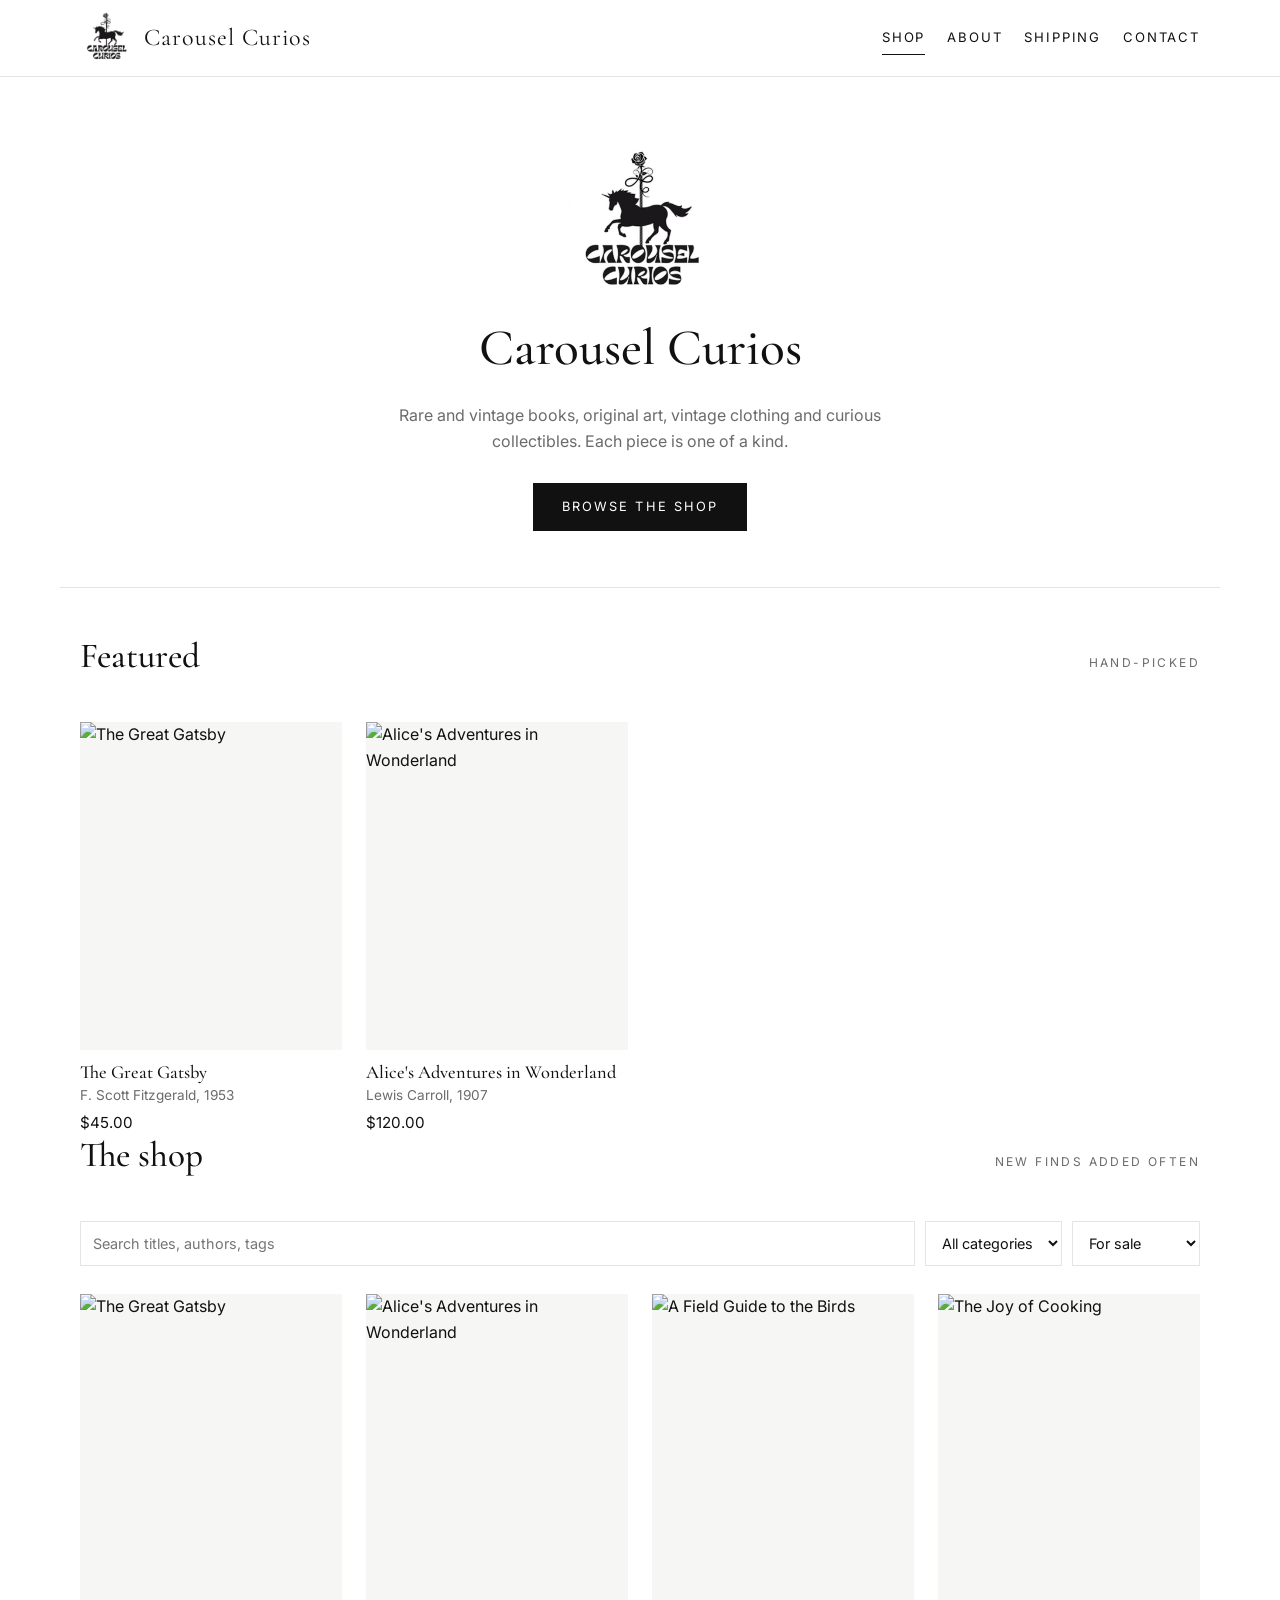
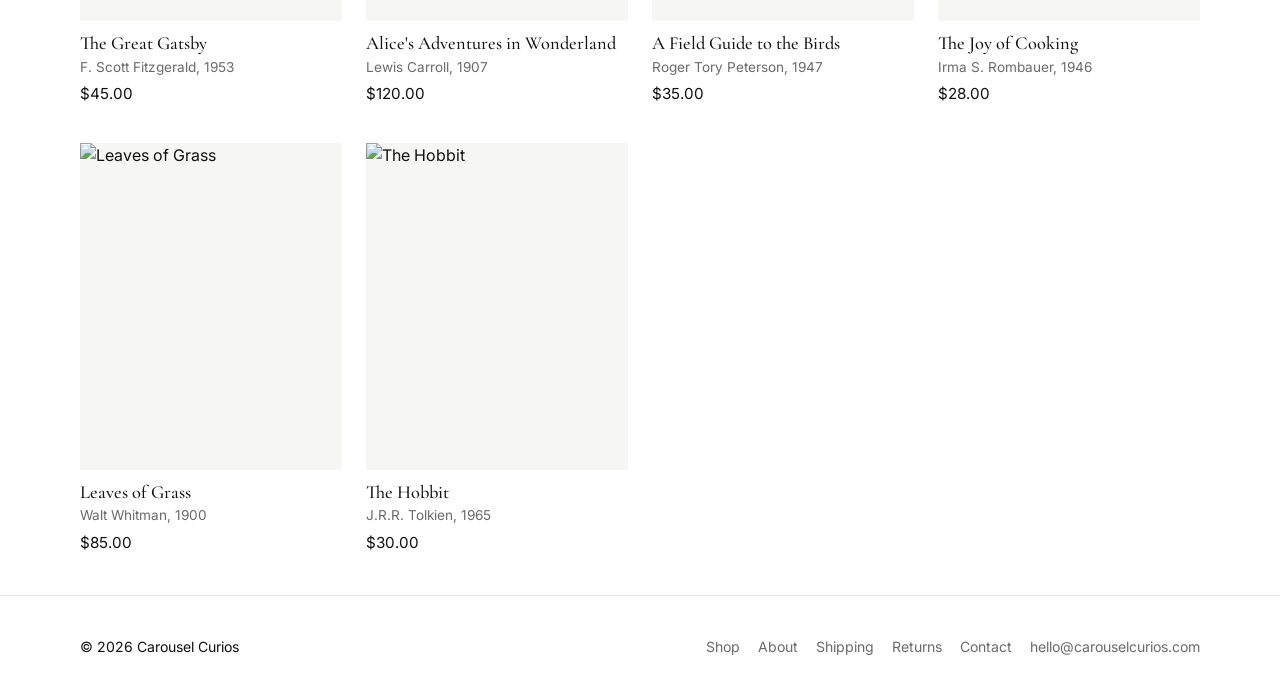
==== index.html @ b96d96a7 "Carousel Curios shop site Static GitHub Pages site that reads inventory from the Google Sheet: shop " ====
<!doctype html>
<html lang="en">
<head>
<meta charset="utf-8">
<meta name="viewport" content="width=device-width, initial-scale=1">
<title>Carousel Curios | Rare books, art and vintage finds</title>
<meta name="description" content="Carousel Curios: rare vintage books, art, vintage clothing, collectibles and antiques.">
<meta property="og:title" content="Carousel Curios | Rare books, art and vintage finds">
<meta property="og:description" content="Carousel Curios: rare vintage books, art, vintage clothing, collectibles and antiques.">
<meta property="og:image" content="assets/logo.png">
<link rel="icon" href="assets/favicon.png">
<link rel="preconnect" href="https://fonts.googleapis.com">
<link rel="preconnect" href="https://fonts.gstatic.com" crossorigin>
<link href="https://fonts.googleapis.com/css2?family=Cormorant+Garamond:wght@400;500&family=Inter:wght@400;500&display=swap" rel="stylesheet">
<link rel="stylesheet" href="assets/style.css">
</head>
<body data-page="shop">
<header class="site-header"></header>
<main>
<div class="hero wrap">
  <img src="assets/logo.png" alt="Carousel Curios logo">
  <h1>Carousel Curios</h1>
  <p>Rare and vintage books, original art, vintage clothing and curious collectibles. Each piece is one of a kind.</p>
  <a class="btn" href="#shop">Browse the shop</a>
</div>
<section class="wrap">
  <div class="section-head"><h2>Featured</h2><span class="eyebrow">Hand-picked</span></div>
  <div class="grid" id="featured"></div>
</section>
<section class="wrap" id="shop">
  <div class="section-head"><h2>The shop</h2><span class="eyebrow">New finds added often</span></div>
  <div class="filters">
    <input id="search" type="search" placeholder="Search titles, authors, tags" aria-label="Search">
    <select id="category" aria-label="Category"></select>
    <select id="show" aria-label="Show">
      <option value="available">For sale</option>
      <option value="all">Include sold</option>
    </select>
  </div>
  <div class="grid" id="grid"><p class="empty">Loading…</p></div>
</section>
</main>
<footer class="site-footer"></footer>
<script src="assets/config.js"></script>
<script src="assets/app.js"></script>
</body>
</html>
---- assets/style.css ----
:root {
  --ink: #111;
  --paper: #fff;
  --muted: #6b6b6b;
  --line: #e4e4e4;
  --soft: #f6f6f4;
  --serif: "Cormorant Garamond", Georgia, "Times New Roman", serif;
  --sans: "Inter", -apple-system, "Segoe UI", Helvetica, Arial, sans-serif;
  --max: 1160px;
}

* { box-sizing: border-box; }
html { -webkit-text-size-adjust: 100%; }
body {
  margin: 0;
  background: var(--paper);
  color: var(--ink);
  font: 16px/1.6 var(--sans);
}
img { max-width: 100%; display: block; }
a { color: inherit; }
h1, h2, h3 { font-family: var(--serif); font-weight: 500; line-height: 1.15; margin: 0 0 .5em; }
h1 { font-size: clamp(2rem, 5vw, 3.2rem); }
h2 { font-size: clamp(1.6rem, 3.5vw, 2.2rem); }
h3 { font-size: 1.35rem; }

.wrap { max-width: var(--max); margin: 0 auto; padding: 0 20px; }

/* Header */
.site-header { border-bottom: 1px solid var(--line); background: var(--paper); position: sticky; top: 0; z-index: 10; }
.site-header .wrap { display: flex; align-items: center; justify-content: space-between; gap: 16px; min-height: 76px; }
.brand { display: flex; align-items: center; gap: 12px; text-decoration: none; }
.brand img { width: 52px; height: 52px; }
.brand span { font-family: var(--serif); font-size: 1.5rem; letter-spacing: .04em; }
.nav { display: flex; gap: 22px; font-size: .82rem; letter-spacing: .14em; text-transform: uppercase; }
.nav a { text-decoration: none; padding: 6px 0; border-bottom: 1px solid transparent; }
.nav a:hover, .nav a[aria-current="page"] { border-color: var(--ink); }
.menu-btn { display: none; background: none; border: 1px solid var(--ink); padding: 8px 12px; font: inherit; font-size: .8rem; letter-spacing: .12em; text-transform: uppercase; cursor: pointer; }

@media (max-width: 760px) {
  .menu-btn { display: block; }
  .nav { display: none; position: absolute; top: 76px; left: 0; right: 0; background: var(--paper); flex-direction: column; gap: 0; border-bottom: 1px solid var(--line); }
  .nav.open { display: flex; }
  .nav a { padding: 14px 20px; border-bottom: 1px solid var(--line); }
  .brand span { font-size: 1.25rem; }
}

/* Hero */
.hero { text-align: center; padding: 72px 0 56px; border-bottom: 1px solid var(--line); }
.hero img { width: 150px; margin: 0 auto 20px; }
.hero p { color: var(--muted); max-width: 520px; margin: 0 auto 28px; }

.btn {
  display: inline-block; background: var(--ink); color: var(--paper); border: 1px solid var(--ink);
  padding: 13px 28px; font: inherit; font-size: .8rem; letter-spacing: .16em; text-transform: uppercase;
  text-decoration: none; cursor: pointer; transition: background .15s, color .15s;
}
.btn:hover { background: var(--paper); color: var(--ink); }
.btn.ghost { background: var(--paper); color: var(--ink); }
.btn.ghost:hover { background: var(--ink); color: var(--paper); }
.btn[disabled] { opacity: .45; cursor: not-allowed; }

section { padding-top: 56px; padding-bottom: 56px; }
.hero + section { padding-top: 48px; }
.section-head { display: flex; justify-content: space-between; align-items: baseline; gap: 16px; flex-wrap: wrap; margin-bottom: 28px; }
.eyebrow { font-size: .75rem; letter-spacing: .2em; text-transform: uppercase; color: var(--muted); }

/* Filters */
.filters { display: flex; gap: 10px; flex-wrap: wrap; margin-bottom: 28px; }
.filters input, .filters select {
  font: inherit; font-size: .9rem; padding: 10px 12px; border: 1px solid var(--line); background: var(--paper); color: var(--ink); border-radius: 0;
}
.filters input { flex: 1 1 220px; }
.filters input:focus, .filters select:focus { outline: 1px solid var(--ink); }

/* Grid */
.grid { display: grid; grid-template-columns: repeat(auto-fill, minmax(220px, 1fr)); gap: 36px 24px; }
@media (max-width: 520px) { .grid { grid-template-columns: repeat(2, 1fr); gap: 24px 14px; } }
.card { text-decoration: none; display: block; }
.card .ph { aspect-ratio: 4 / 5; background: var(--soft); overflow: hidden; position: relative; }
.card .ph img { width: 100%; height: 100%; object-fit: cover; transition: transform .4s; }
.card:hover .ph img { transform: scale(1.03); }
.card h3 { font-size: 1.15rem; margin: 12px 0 2px; }
.card .meta { color: var(--muted); font-size: .85rem; }
.card .price { margin-top: 4px; font-size: .95rem; }
.tag {
  position: absolute; top: 10px; left: 10px; background: var(--ink); color: var(--paper);
  font-size: .68rem; letter-spacing: .16em; text-transform: uppercase; padding: 4px 8px;
}
.card.sold .ph img { filter: grayscale(1); opacity: .55; }
.empty { color: var(--muted); padding: 40px 0; text-align: center; }

/* Item page */
.item { display: grid; grid-template-columns: 1.1fr 1fr; gap: 48px; padding: 48px 0 72px; }
@media (max-width: 820px) { .item { grid-template-columns: 1fr; gap: 28px; padding-top: 24px; } }
.gallery .main { aspect-ratio: 4 / 5; background: var(--soft); }
.gallery .main img { width: 100%; height: 100%; object-fit: contain; }
.thumbs { display: flex; gap: 10px; margin-top: 10px; }
.thumbs button { padding: 0; border: 1px solid var(--line); background: none; width: 72px; aspect-ratio: 4 / 5; cursor: pointer; }
.thumbs button[aria-current="true"] { border-color: var(--ink); }
.thumbs img { width: 100%; height: 100%; object-fit: cover; }
.item .price { font-size: 1.4rem; margin: 6px 0 20px; }
.item .desc { margin-bottom: 26px; }
.details { border-top: 1px solid var(--line); margin: 28px 0 0; padding: 0; }
.details div { display: flex; justify-content: space-between; gap: 16px; padding: 10px 0; border-bottom: 1px solid var(--line); font-size: .92rem; }
.details dt { color: var(--muted); }
.details dd { margin: 0; text-align: right; }
.actions { display: flex; gap: 10px; flex-wrap: wrap; }
.small { font-size: .85rem; color: var(--muted); }
.crumbs { font-size: .8rem; letter-spacing: .1em; text-transform: uppercase; color: var(--muted); padding-top: 28px; }
.crumbs a { text-decoration: none; }

/* Text pages */
.prose { max-width: 680px; padding-top: 56px; padding-bottom: 80px; }
.prose h2 { margin-top: 1.6em; }
.prose p, .prose li { color: #333; }

/* Contact form */
form.contact { display: grid; gap: 16px; max-width: 560px; }
form.contact label { display: grid; gap: 6px; font-size: .8rem; letter-spacing: .12em; text-transform: uppercase; }
form.contact input, form.contact textarea {
  font: inherit; font-size: 1rem; letter-spacing: normal; text-transform: none; padding: 12px; border: 1px solid #cfcfcf; border-radius: 0; background: var(--paper); color: var(--ink);
}
form.contact input:focus, form.contact textarea:focus { outline: 1px solid var(--ink); border-color: var(--ink); }
form.contact textarea { min-height: 160px; resize: vertical; }
.hp { position: absolute; left: -9999px; }
.notice { padding: 14px 16px; border: 1px solid var(--ink); margin-bottom: 20px; }

/* Footer */
.site-footer { border-top: 1px solid var(--line); padding: 40px 0; margin-top: 40px; font-size: .88rem; }
.site-footer .wrap { display: flex; justify-content: space-between; gap: 24px; flex-wrap: wrap; }
.site-footer nav { display: flex; gap: 18px; flex-wrap: wrap; }
.site-footer a { text-decoration: none; color: var(--muted); }
.site-footer a:hover { color: var(--ink); }
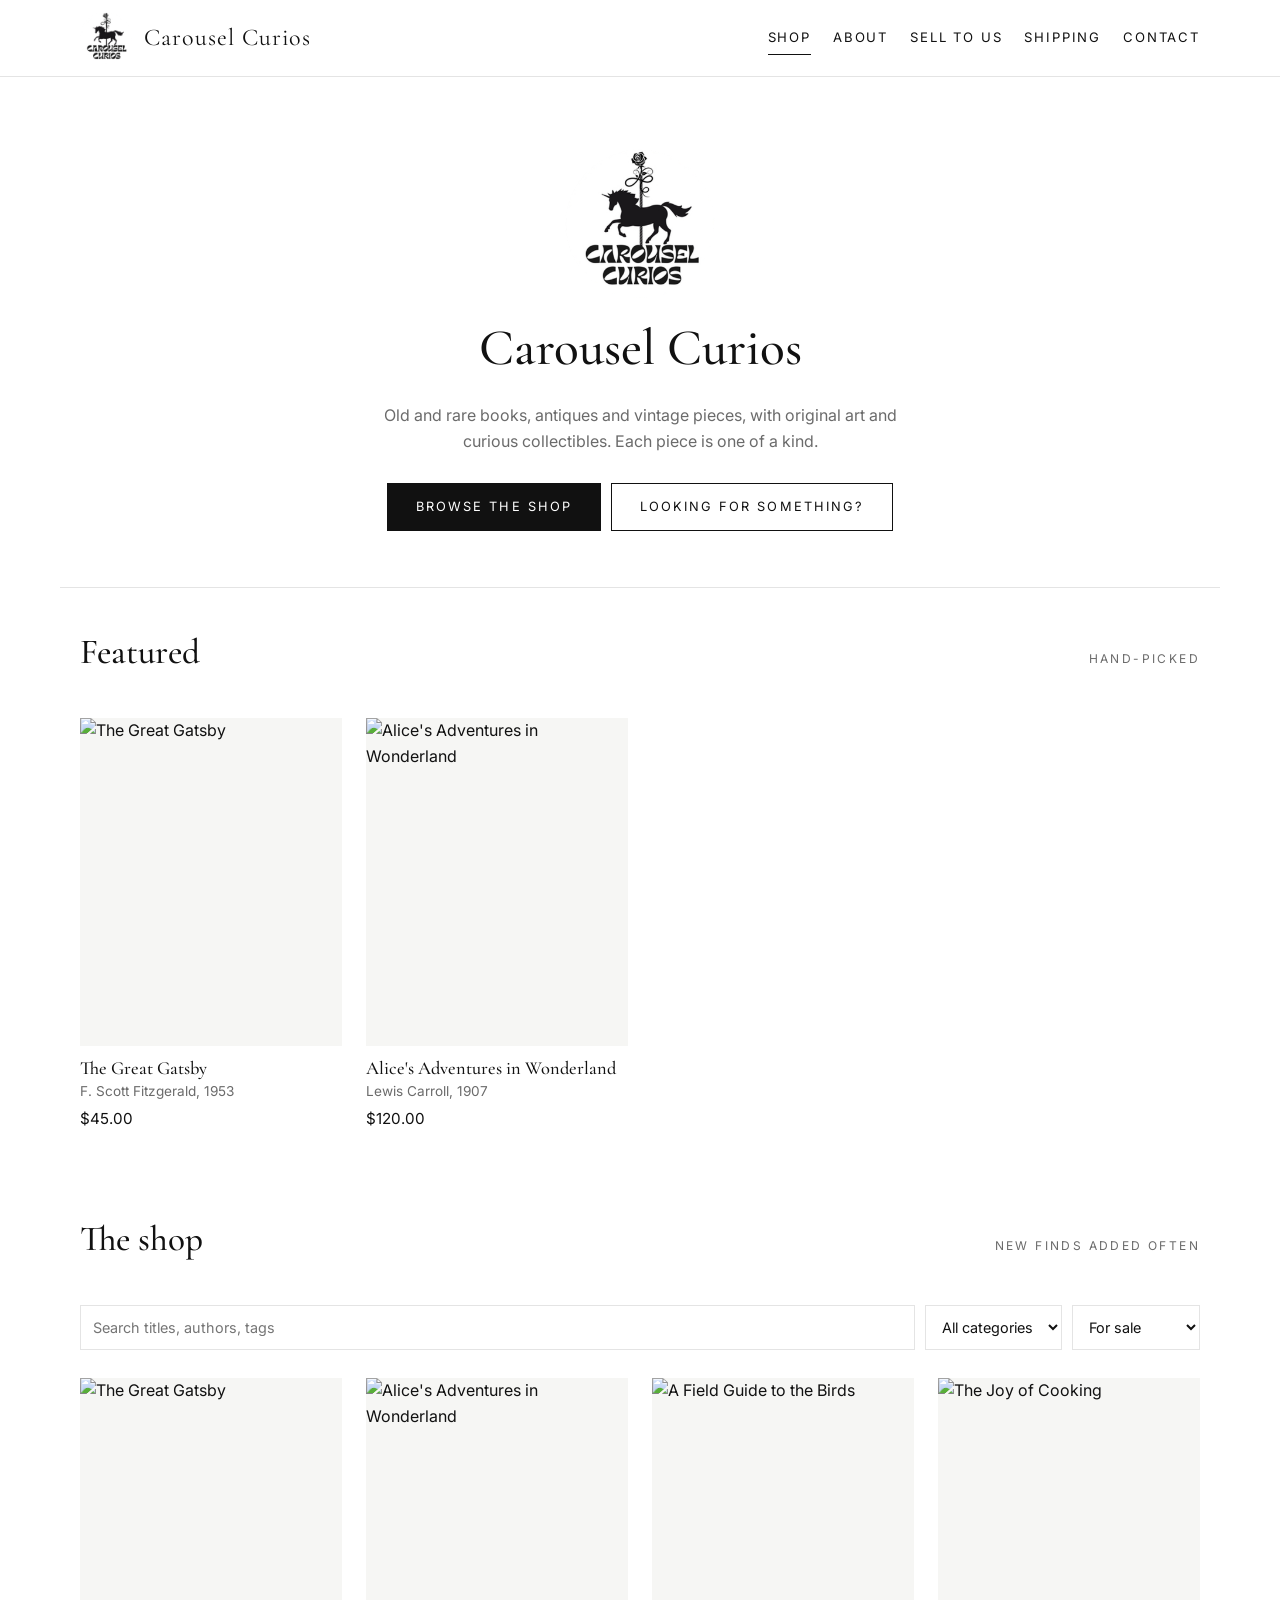
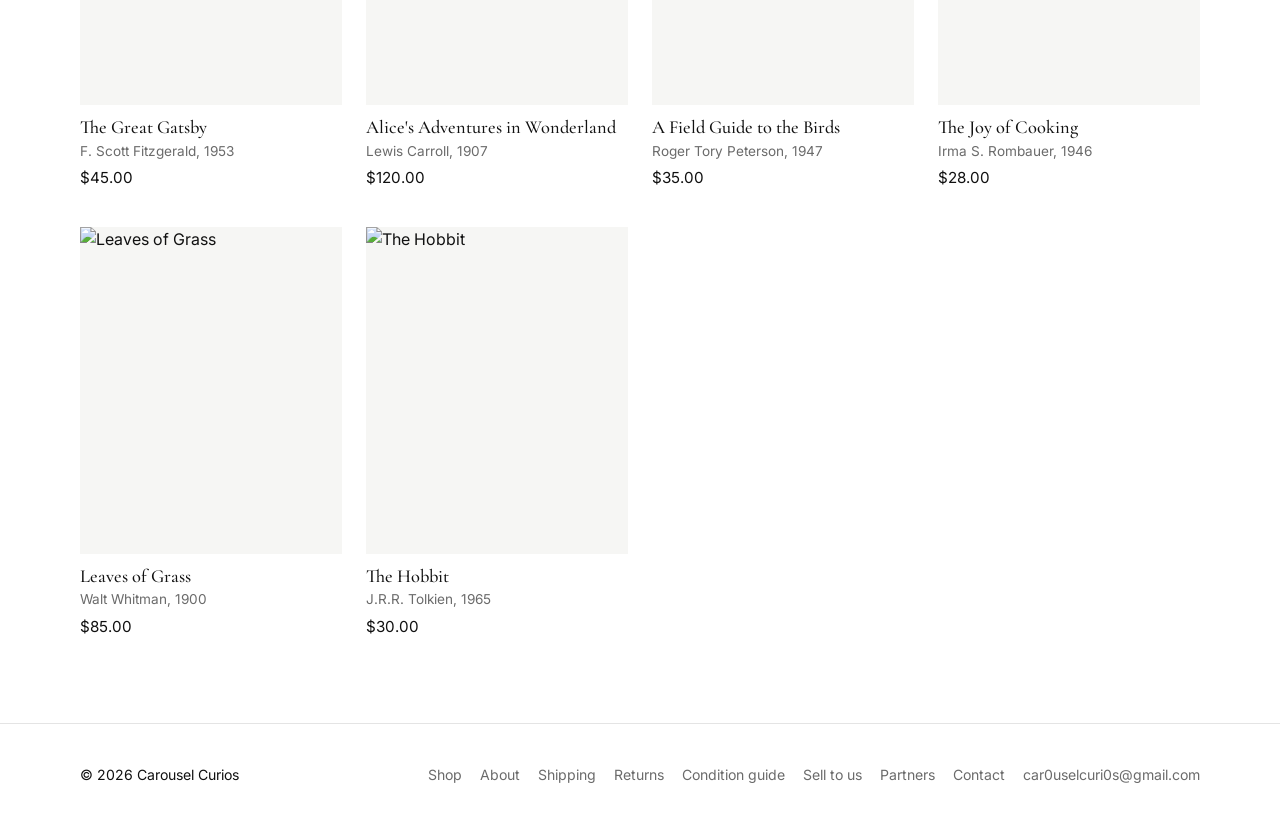
==== commit 4ab524b4: "Focus the shop on old books, antiques and vintage; add sourcing, partner and condition pages - Brows" ====
--- a/index.html
+++ b/index.html
@@ -4,9 +4,9 @@
 <meta charset="utf-8">
 <meta name="viewport" content="width=device-width, initial-scale=1">
 <title>Carousel Curios | Rare books, art and vintage finds</title>
-<meta name="description" content="Carousel Curios: rare vintage books, art, vintage clothing, collectibles and antiques.">
+<meta name="description" content="Carousel Curios: old and rare books, antiques and vintage pieces, plus original art and collectibles. Each piece is one of a kind.">
 <meta property="og:title" content="Carousel Curios | Rare books, art and vintage finds">
-<meta property="og:description" content="Carousel Curios: rare vintage books, art, vintage clothing, collectibles and antiques.">
+<meta property="og:description" content="Carousel Curios: old and rare books, antiques and vintage pieces, plus original art and collectibles. Each piece is one of a kind.">
 <meta property="og:image" content="assets/logo.png">
 <link rel="icon" href="assets/favicon.png">
 <link rel="preconnect" href="https://fonts.googleapis.com">
@@ -20,12 +20,19 @@
 <div class="hero wrap">
   <img src="assets/logo.png" alt="Carousel Curios logo">
   <h1>Carousel Curios</h1>
-  <p>Rare and vintage books, original art, vintage clothing and curious collectibles. Each piece is one of a kind.</p>
-  <a class="btn" href="#shop">Browse the shop</a>
+  <p>Old and rare books, antiques and vintage pieces, with original art and curious collectibles. Each piece is one of a kind.</p>
+  <div class="hero-actions">
+    <a class="btn" href="#shop">Browse the shop</a>
+    <a class="btn ghost" href="contact.html?topic=want">Looking for something?</a>
+  </div>
 </div>
 <section class="wrap">
   <div class="section-head"><h2>Featured</h2><span class="eyebrow">Hand-picked</span></div>
   <div class="grid" id="featured"></div>
+</section>
+<section class="wrap">
+  <div class="section-head"><h2>Browse</h2><span class="eyebrow">Old books, antiques and vintage</span></div>
+  <div class="tiles" id="browse"></div>
 </section>
 <section class="wrap" id="shop">
   <div class="section-head"><h2>The shop</h2><span class="eyebrow">New finds added often</span></div>
--- a/assets/style.css
+++ b/assets/style.css
@@ -132,3 +132,14 @@
 .site-footer nav { display: flex; gap: 18px; flex-wrap: wrap; }
 .site-footer a { text-decoration: none; color: var(--muted); }
 .site-footer a:hover { color: var(--ink); }
+
+/* Browse tiles */
+.tiles { display: grid; grid-template-columns: repeat(auto-fill, minmax(200px, 1fr)); gap: 14px; }
+.tile { display: flex; flex-direction: column; gap: 4px; padding: 26px 22px; border: 1px solid var(--ink); text-decoration: none; transition: background .15s, color .15s; }
+.tile span { font-family: var(--serif); font-size: 1.5rem; line-height: 1.1; }
+.tile small { font-size: .75rem; letter-spacing: .16em; text-transform: uppercase; color: var(--muted); }
+.tile:hover { background: var(--ink); color: var(--paper); }
+.tile:hover small { color: #bbb; }
+.hero-actions { display: flex; gap: 10px; justify-content: center; flex-wrap: wrap; }
+section.wrap { padding-top: 44px; padding-bottom: 44px; }
+.prose .details dd { text-align: left; max-width: 65%; }
